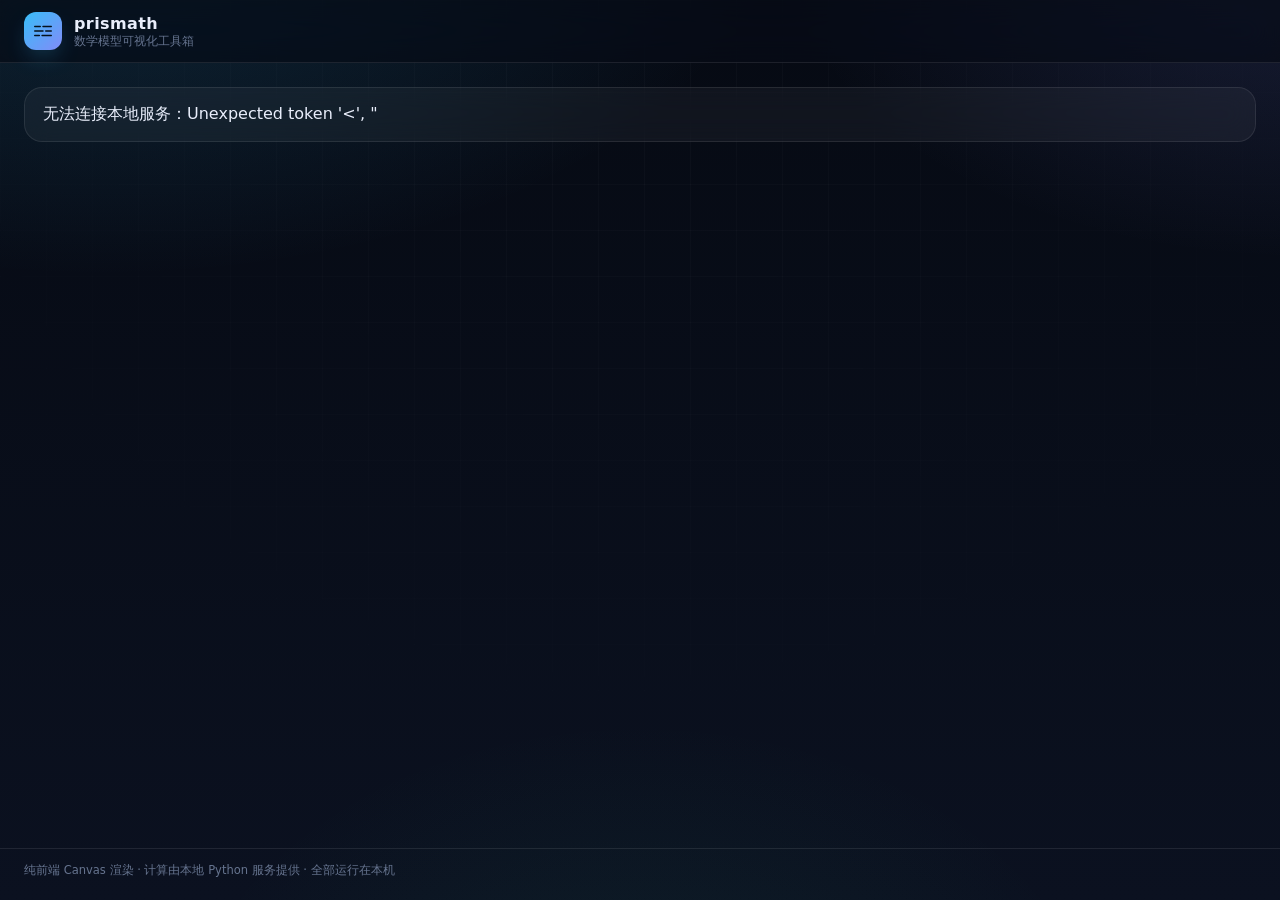
==== prismath/ui/web/static/index.html @ ccc82499 "Rename with prismath!!" ====
<!DOCTYPE html>
<html lang="zh-CN">
<head>
<meta charset="utf-8">
<meta name="viewport" content="width=device-width, initial-scale=1">
<title>prismath · 数学模型可视化</title>
<link rel="stylesheet" href="style.css">
<link rel="icon" href="data:image/svg+xml,<svg xmlns='http://www.w3.org/2000/svg' viewBox='0 0 32 32'><text y='26' font-size='26'>≋</text></svg>">
</head>
<body>
  <!-- 顶部栏：门户 / 模型页共用 -->
  <header class="topbar" id="topbar">
    <a class="brand" href="#/">
      <span class="brand-mark" aria-hidden="true">
        <svg viewBox="0 0 24 24" fill="none" stroke="currentColor" stroke-width="1.6" stroke-linecap="round">
          <path d="M3 7h6M3 12h9M3 17h5M12 7h9M15 12h6M11 17h10"/>
        </svg>
      </span>
      <span class="brand-text">
        <strong>prismath</strong>
        <em>数学模型可视化工具箱</em>
      </span>
    </a>
    <nav class="topbar-actions" id="topbarActions"></nav>
  </header>

  <!-- 主体：由 app.js 渲染门户页或模型页 -->
  <main id="view" class="view" aria-live="polite"></main>

  <footer class="footer">
    <span>纯前端 Canvas 渲染 · 计算由本地 Python 服务提供 · 全部运行在本机</span>
    <span id="footerMeta"></span>
  </footer>

  <!-- 提示消息容器 -->
  <div class="toasts" id="toasts" aria-live="assertive"></div>

  <script src="app.js"></script>
</body>
</html>
---- prismath/ui/web/static/style.css ----
/* ==========================================================================
   prismath · 视觉样式
   深色玻璃拟态 + 渐变强调色；无外部字体/框架依赖，完全离线可用。
   ========================================================================== */

:root {
  --bg: #060a13;
  --bg-2: #0b1120;
  --panel: rgba(255, 255, 255, 0.045);
  --panel-2: rgba(255, 255, 255, 0.075);
  --border: rgba(255, 255, 255, 0.09);
  --border-2: rgba(255, 255, 255, 0.18);
  --text: #e9eefb;
  --dim: #9aa8c6;
  --faint: #66748f;
  --accent: #38bdf8;
  --accent-2: #818cf8;
  --ok: #34d399;
  --warn: #fbbf24;
  --danger: #fb7185;
  --radius: 18px;
  --radius-sm: 12px;
  --shadow: 0 24px 60px -30px rgba(0, 0, 0, 0.95);
  --mono: ui-monospace, "JetBrains Mono", "Cascadia Mono", Consolas, "Courier New", monospace;
  --sans: "Microsoft YaHei UI", "PingFang SC", "Segoe UI", system-ui, -apple-system, sans-serif;
}

* { box-sizing: border-box; }

html, body { height: 100%; }

body {
  margin: 0;
  font-family: var(--sans);
  color: var(--text);
  background-color: var(--bg);
  background-image:
    radial-gradient(1100px 620px at 8% -12%, rgba(56, 189, 248, 0.18), transparent 62%),
    radial-gradient(900px 540px at 102% -6%, rgba(129, 140, 248, 0.16), transparent 58%),
    radial-gradient(800px 600px at 50% 120%, rgba(52, 211, 153, 0.08), transparent 60%),
    linear-gradient(180deg, var(--bg) 0%, var(--bg-2) 100%);
  background-attachment: fixed;
  display: flex;
  flex-direction: column;
  min-height: 100vh;
  -webkit-font-smoothing: antialiased;
}

body::before { /* 细腻的网格底纹 */
  content: "";
  position: fixed;
  inset: 0;
  pointer-events: none;
  background-image:
    linear-gradient(rgba(255, 255, 255, 0.028) 1px, transparent 1px),
    linear-gradient(90deg, rgba(255, 255, 255, 0.028) 1px, transparent 1px);
  background-size: 46px 46px;
  mask-image: radial-gradient(circle at 50% 0%, #000 0%, transparent 78%);
  z-index: 0;
}

::selection { background: rgba(56, 189, 248, 0.35); }

/* 滚动条 */
* { scrollbar-width: thin; scrollbar-color: rgba(255, 255, 255, 0.18) transparent; }
*::-webkit-scrollbar { width: 10px; height: 10px; }
*::-webkit-scrollbar-thumb {
  background: rgba(255, 255, 255, 0.14);
  border: 3px solid transparent;
  border-radius: 20px;
  background-clip: content-box;
}
*::-webkit-scrollbar-thumb:hover { background: rgba(255, 255, 255, 0.26); background-clip: content-box; }

/* ---------------------------------------------------------------- 顶部栏 */
.topbar {
  position: sticky;
  top: 0;
  z-index: 40;
  display: flex;
  align-items: center;
  justify-content: space-between;
  gap: 18px;
  padding: 12px 24px;
  background: rgba(8, 12, 22, 0.72);
  backdrop-filter: blur(16px) saturate(150%);
  border-bottom: 1px solid var(--border);
}

.brand { display: flex; align-items: center; gap: 12px; text-decoration: none; color: inherit; }
.brand-mark {
  display: grid;
  place-items: center;
  width: 38px; height: 38px;
  border-radius: 12px;
  color: #04121c;
  background: linear-gradient(135deg, var(--accent), var(--accent-2));
  box-shadow: 0 10px 26px -12px rgba(56, 189, 248, 0.9);
}
.brand-mark svg { width: 22px; height: 22px; }
.brand-text { display: flex; flex-direction: column; line-height: 1.25; }
.brand-text strong { font-size: 16px; letter-spacing: 0.4px; }
.brand-text em { font-style: normal; font-size: 11.5px; color: var(--faint); }

.topbar-actions { display: flex; align-items: center; gap: 10px; flex-wrap: wrap; }

.chip {
  display: inline-flex; align-items: center; gap: 7px;
  padding: 6px 12px;
  font-size: 12px;
  color: var(--dim);
  background: var(--panel);
  border: 1px solid var(--border);
  border-radius: 999px;
  white-space: nowrap;
}
.chip b { color: var(--text); font-weight: 600; }
.chip .dot { width: 7px; height: 7px; border-radius: 50%; background: var(--accent); box-shadow: 0 0 10px var(--accent); }

/* ---------------------------------------------------------------- 布局 */
.view { position: relative; z-index: 1; flex: 1; padding: 24px; max-width: 1720px; width: 100%; margin: 0 auto; }

.footer {
  position: relative; z-index: 1;
  display: flex; justify-content: space-between; gap: 12px;
  padding: 14px 24px 22px;
  font-size: 11.5px;
  color: var(--faint);
  border-top: 1px solid var(--border);
}

/* ---------------------------------------------------------------- 门户页 */
.hero { margin: 18px 0 30px; max-width: 900px; }
.hero h1 {
  margin: 0 0 14px;
  font-size: clamp(30px, 4.6vw, 52px);
  line-height: 1.08;
  letter-spacing: -0.5px;
  background: linear-gradient(96deg, #ffffff 12%, var(--accent) 52%, var(--accent-2) 88%);
  -webkit-background-clip: text;
  background-clip: text;
  color: transparent;
}
.hero p { margin: 0 0 18px; color: var(--dim); font-size: 15px; line-height: 1.85; }
.hero .hero-tags { display: flex; gap: 10px; flex-wrap: wrap; }

.section-title {
  display: flex; align-items: baseline; gap: 12px;
  margin: 34px 0 16px;
}
.section-title h2 { margin: 0; font-size: 17px; letter-spacing: 0.3px; }
.section-title span { font-size: 12px; color: var(--faint); }
.section-title::after { content: ""; flex: 1; height: 1px; background: linear-gradient(90deg, var(--border), transparent); }

.cards { display: grid; grid-template-columns: repeat(auto-fill, minmax(340px, 1fr)); gap: 18px; }

.model-card {
  position: relative;
  display: flex; flex-direction: column; gap: 14px;
  padding: 22px;
  background: var(--panel);
  border: 1px solid var(--border);
  border-radius: var(--radius);
  box-shadow: var(--shadow);
  backdrop-filter: blur(14px);
  text-decoration: none;
  color: inherit;
  overflow: hidden;
  transition: transform 0.28s cubic-bezier(.2,.8,.2,1), border-color 0.28s, background 0.28s;
  animation: rise 0.5s cubic-bezier(.2,.8,.2,1) both;
}
.model-card::after {
  content: "";
  position: absolute; inset: -1px;
  border-radius: inherit;
  padding: 1px;
  background: linear-gradient(140deg, var(--card-accent, var(--accent)), transparent 46%);
  -webkit-mask: linear-gradient(#000 0 0) content-box, linear-gradient(#000 0 0);
  -webkit-mask-composite: xor;
  mask-composite: exclude;
  opacity: 0;
  transition: opacity 0.28s;
  pointer-events: none;
}
.model-card:hover { transform: translateY(-4px); background: var(--panel-2); border-color: transparent; }
.model-card:hover::after { opacity: 1; }

.model-card-head { display: flex; align-items: center; gap: 14px; }
.model-icon {
  display: grid; place-items: center;
  width: 44px; height: 44px; flex: none;
  font-size: 20px;
  border-radius: 13px;
  background: color-mix(in srgb, var(--card-accent, var(--accent)) 16%, transparent);
  border: 1px solid color-mix(in srgb, var(--card-accent, var(--accent)) 34%, transparent);
  color: var(--card-accent, var(--accent));
}
.model-card h3 { margin: 0; font-size: 17px; }
.model-card .topic { font-size: 11.5px; color: var(--faint); }
.model-card p { margin: 0; font-size: 13px; line-height: 1.75; color: var(--dim); }
.highlights { display: flex; flex-wrap: wrap; gap: 8px; margin: 0; padding: 0; list-style: none; }
.highlights li {
  font-size: 11px; color: var(--dim);
  padding: 4px 10px;
  border-radius: 999px;
  background: rgba(255, 255, 255, 0.05);
  border: 1px solid var(--border);
}
.model-card .enter { display: flex; align-items: center; gap: 6px; margin-top: auto; font-size: 12.5px; color: var(--card-accent, var(--accent)); }

/* ---------------------------------------------------------------- 卡片通用 */
.card {
  background: var(--panel);
  border: 1px solid var(--border);
  border-radius: var(--radius);
  box-shadow: var(--shadow);
  backdrop-filter: blur(14px);
  overflow: hidden;
}
.card > header {
  display: flex; align-items: center; justify-content: space-between; gap: 10px;
  padding: 14px 18px;
  border-bottom: 1px solid var(--border);
}
.card > header h3 { margin: 0; font-size: 13.5px; letter-spacing: 0.3px; }
.card > header .sub { font-size: 11px; color: var(--faint); }
.card .body { padding: 16px 18px; }

/* ---------------------------------------------------------------- 工作区 */
.model-head { display: flex; align-items: flex-start; gap: 18px; flex-wrap: wrap; margin-bottom: 20px; }
.model-head .icon {
  display: grid; place-items: center;
  width: 54px; height: 54px; flex: none; font-size: 24px;
  border-radius: 16px;
  background: color-mix(in srgb, var(--model-accent, var(--accent)) 18%, transparent);
  border: 1px solid color-mix(in srgb, var(--model-accent, var(--accent)) 40%, transparent);
  color: var(--model-accent, var(--accent));
}
.model-head h1 { margin: 0 0 6px; font-size: 25px; letter-spacing: -0.2px; }
.model-head .meta { display: flex; gap: 8px; flex-wrap: wrap; margin-bottom: 8px; }
.model-head .desc { max-width: 900px; font-size: 12.8px; line-height: 1.85; color: var(--dim); white-space: pre-line; }

.workspace {
  display: grid;
  grid-template-columns: 306px minmax(0, 1fr) 356px;
  gap: 16px;
  align-items: start;
}
@media (max-width: 1500px) { .workspace { grid-template-columns: 290px minmax(0, 1fr); } .col-right { grid-column: 1 / -1; } }
@media (max-width: 1020px) { .workspace { grid-template-columns: 1fr; } }
.col { display: flex; flex-direction: column; gap: 16px; min-width: 0; }

/* ---------------------------------------------------------------- 参数控件 */
.param-group + .param-group { margin-top: 18px; padding-top: 16px; border-top: 1px dashed var(--border); }
.param-group > h4 {
  margin: 0 0 12px; font-size: 11px; font-weight: 600;
  letter-spacing: 1.4px; text-transform: uppercase; color: var(--faint);
}
.field { margin-bottom: 16px; }
.field:last-child { margin-bottom: 0; }
.field-label { display: flex; align-items: center; justify-content: space-between; gap: 8px; margin-bottom: 8px; }
.field-label span { font-size: 12.5px; color: var(--text); }
.field-label .val {
  font-family: var(--mono); font-size: 12px; color: var(--accent);
  background: rgba(56, 189, 248, 0.12);
  border: 1px solid rgba(56, 189, 248, 0.28);
  padding: 1px 8px; border-radius: 8px;
}
.field .hint { margin-top: 7px; font-size: 11px; line-height: 1.6; color: var(--faint); }

input[type="range"] {
  -webkit-appearance: none; appearance: none;
  width: 100%; height: 22px; background: transparent; cursor: pointer; margin: 0;
}
input[type="range"]::-webkit-slider-runnable-track {
  height: 6px; border-radius: 999px;
  background: linear-gradient(90deg, var(--accent), var(--accent-2)) 0 / var(--fill, 0%) 100% no-repeat,
              rgba(255, 255, 255, 0.10);
}
input[type="range"]::-webkit-slider-thumb {
  -webkit-appearance: none; appearance: none;
  width: 16px; height: 16px; margin-top: -5px;
  border-radius: 50%; background: #fff;
  border: 3px solid var(--accent);
  box-shadow: 0 0 0 4px rgba(56, 189, 248, 0.16);
  transition: transform 0.15s;
}
input[type="range"]:hover::-webkit-slider-thumb { transform: scale(1.12); }
input[type="range"]::-moz-range-track { height: 6px; border-radius: 999px; background: rgba(255,255,255,.1); }
input[type="range"]::-moz-range-progress { height: 6px; border-radius: 999px; background: linear-gradient(90deg, var(--accent), var(--accent-2)); }
input[type="range"]::-moz-range-thumb {
  width: 14px; height: 14px; border-radius: 50%; background: #fff; border: 3px solid var(--accent);
}

input[type="number"] {
  width: 100%;
  padding: 7px 10px;
  font-family: var(--mono); font-size: 12.5px;
  color: var(--text);
  background: rgba(0, 0, 0, 0.28);
  border: 1px solid var(--border);
  border-radius: var(--radius-sm);
  outline: none;
}
input[type="number"]:focus { border-color: var(--accent); box-shadow: 0 0 0 3px rgba(56, 189, 248, 0.16); }

/* 开关 */
.switch { display: flex; align-items: center; gap: 10px; cursor: pointer; user-select: none; }
.switch input { display: none; }
.switch .track {
  position: relative; width: 40px; height: 22px; flex: none;
  background: rgba(255, 255, 255, 0.12);
  border-radius: 999px; transition: background 0.24s;
}
.switch .track::after {
  content: ""; position: absolute; top: 3px; left: 3px;
  width: 16px; height: 16px; border-radius: 50%; background: #fff;
  transition: transform 0.24s cubic-bezier(.2,.9,.2,1);
}
.switch input:checked + .track { background: linear-gradient(135deg, var(--accent), var(--accent-2)); }
.switch input:checked + .track::after { transform: translateX(18px); }
.switch .txt { font-size: 12.5px; }

/* 分段选择器 */
.seg { display: flex; flex-wrap: wrap; gap: 6px; }
.seg button {
  flex: 1 1 auto; min-width: 54px;
  padding: 7px 10px;
  font-family: var(--mono); font-size: 11.5px;
  color: var(--dim);
  background: rgba(255, 255, 255, 0.045);
  border: 1px solid var(--border);
  border-radius: 10px;
  cursor: pointer;
  transition: all 0.18s;
}
.seg button:hover { color: var(--text); border-color: var(--border-2); }
.seg button.on {
  color: #04121c;
  background: linear-gradient(135deg, var(--accent), var(--accent-2));
  border-color: transparent;
  font-weight: 600;
  box-shadow: 0 8px 22px -12px rgba(56, 189, 248, 0.9);
}

/* 按钮 */
.btn {
  display: inline-flex; align-items: center; justify-content: center; gap: 8px;
  padding: 10px 14px;
  font-size: 12.5px; font-family: var(--sans); font-weight: 500;
  color: var(--text);
  background: var(--panel-2);
  border: 1px solid var(--border);
  border-radius: var(--radius-sm);
  cursor: pointer;
  transition: transform 0.15s, background 0.2s, border-color 0.2s, box-shadow 0.2s;
  white-space: nowrap;
}
.btn:hover:not(:disabled) { background: rgba(255, 255, 255, 0.13); border-color: var(--border-2); }
.btn:active:not(:disabled) { transform: translateY(1px) scale(0.99); }
.btn:disabled { opacity: 0.42; cursor: not-allowed; }
.btn.primary {
  color: #04121c; font-weight: 600; border-color: transparent;
  background: linear-gradient(135deg, var(--accent), var(--accent-2));
  box-shadow: 0 14px 30px -16px rgba(56, 189, 248, 1);
}
.btn.primary:hover:not(:disabled) { filter: brightness(1.07); }
.btn.ghost { background: transparent; }
.btn.danger { color: #ffdce2; border-color: rgba(251, 113, 133, 0.4); background: rgba(251, 113, 133, 0.12); }
.btn.block { width: 100%; }
.btn-row { display: flex; gap: 8px; flex-wrap: wrap; }
.btn-row .btn { flex: 1 1 auto; }

/* ---------------------------------------------------------------- 画布区 */
.canvas-card .body { padding: 0; }
.canvas-toolbar {
  display: flex; align-items: center; gap: 10px; flex-wrap: wrap;
  padding: 12px 16px;
  border-bottom: 1px solid var(--border);
  background: rgba(0, 0, 0, 0.16);
}
.canvas-toolbar .spacer { flex: 1; }
.canvas-toolbar label { display: flex; align-items: center; gap: 7px; font-size: 11.5px; color: var(--dim); }
.canvas-toolbar input[type="range"] { width: 96px; }

.grid-wrap {
  position: relative;
  width: 100%;
  aspect-ratio: 16 / 11;
  min-height: 380px;
  background:
    radial-gradient(760px 460px at 50% 42%, rgba(56, 189, 248, 0.09), transparent 70%),
    linear-gradient(180deg, rgba(3, 7, 15, 0.92), rgba(6, 12, 24, 0.96));
}
.grid-wrap canvas { position: absolute; inset: 0; display: block; }
.grid-wrap canvas#displayCanvas { position: absolute; }
.overlay-legend {
  position: absolute; left: 14px; top: 12px;
  display: flex; flex-direction: column; gap: 6px;
  font-size: 11px; color: var(--dim);
  pointer-events: none;
}
.overlay-legend i { display: inline-block; width: 18px; height: 3px; border-radius: 2px; margin-right: 7px; vertical-align: middle; }
.overlay-legend .dot { width: 9px; height: 9px; border-radius: 50%; }
.verdict {
  position: absolute; left: 50%; bottom: 14px; transform: translateX(-50%);
  display: none; align-items: center; gap: 9px;
  padding: 8px 18px;
  font-size: 12.5px; font-weight: 600;
  border-radius: 999px;
  backdrop-filter: blur(8px);
  animation: pop 0.35s cubic-bezier(.2,.9,.2,1);
}
.verdict.show { display: flex; }
.verdict.ok { color: #ccfbf1; background: rgba(52, 211, 153, 0.16); border: 1px solid rgba(52, 211, 153, 0.5); }
.verdict.bad { color: #ffe4e6; background: rgba(251, 113, 133, 0.16); border: 1px solid rgba(251, 113, 133, 0.5); }
.tooltip {
  position: absolute; z-index: 5;
  padding: 6px 10px; font-family: var(--mono); font-size: 11px;
  color: var(--text);
  background: rgba(10, 16, 30, 0.94);
  border: 1px solid var(--border-2);
  border-radius: 9px;
  pointer-events: none; opacity: 0; transform: translate(-50%, -130%);
  transition: opacity 0.12s;
  white-space: nowrap;
}
.tooltip.show { opacity: 1; }

/* ---------------------------------------------------------------- 指标 */
.verdict-badge {
  display: flex; align-items: center; justify-content: space-between; gap: 10px;
  padding: 14px 16px;
  border-radius: var(--radius-sm);
  background: rgba(255, 255, 255, 0.045);
  border: 1px solid var(--border);
}
.verdict-badge .big { font-size: 22px; font-weight: 700; letter-spacing: 0.4px; }
.verdict-badge.ok .big { color: var(--ok); }
.verdict-badge.bad .big { color: var(--danger); }
.verdict-badge.ok { border-color: rgba(52, 211, 153, 0.34); background: rgba(52, 211, 153, 0.09); }
.verdict-badge.bad { border-color: rgba(251, 113, 133, 0.32); background: rgba(251, 113, 133, 0.08); }
.verdict-badge .note { font-size: 11px; color: var(--faint); text-align: right; }

.stats { display: grid; grid-template-columns: 1fr 1fr; gap: 10px; }
.stat {
  padding: 11px 13px;
  background: rgba(255, 255, 255, 0.035);
  border: 1px solid var(--border);
  border-radius: var(--radius-sm);
}
.stat .k { font-size: 11px; color: var(--faint); margin-bottom: 5px; }
.stat .v { font-family: var(--mono); font-size: 15px; letter-spacing: -0.3px; }
.stat .v small { font-size: 10.5px; color: var(--faint); margin-left: 3px; }
.stat.wide { grid-column: 1 / -1; }
.stat.hero .v { font-size: 24px; color: var(--accent); }

.progress {
  height: 5px; margin-top: 12px;
  background: rgba(255, 255, 255, 0.09);
  border-radius: 999px; overflow: hidden;
}
.progress > i {
  display: block; height: 100%; width: 0;
  border-radius: 999px;
  background: linear-gradient(90deg, var(--accent), var(--accent-2));
  transition: width 0.2s ease-out;
}
.muted { font-size: 11.5px; color: var(--faint); line-height: 1.7; }

.chart-wrap { position: relative; width: 100%; height: 268px; }
.chart-wrap canvas { width: 100%; height: 100%; display: block; }

.kv-list { display: flex; flex-direction: column; gap: 9px; font-size: 12px; }
.kv-list .row { display: flex; justify-content: space-between; gap: 12px; }
.kv-list .row span:first-child { color: var(--faint); }
.kv-list .row span:last-child { font-family: var(--mono); }

.code {
  font-family: var(--mono); font-size: 11.5px; line-height: 1.75;
  color: #b8c7e6;
  background: rgba(0, 0, 0, 0.34);
  border: 1px solid var(--border);
  border-radius: var(--radius-sm);
  padding: 11px 13px;
  overflow-x: auto;
  white-space: pre;
}
.code b { color: var(--accent); font-weight: 500; }
details.raw { margin-top: 12px; }
details.raw summary { cursor: pointer; font-size: 11.5px; color: var(--dim); }
details.raw pre {
  max-height: 300px; overflow: auto; margin: 10px 0 0;
  font-family: var(--mono); font-size: 11px;
  background: rgba(0, 0, 0, 0.34); border: 1px solid var(--border);
  border-radius: var(--radius-sm); padding: 10px;
}

/* ---------------------------------------------------------------- 提示 */
.toasts { position: fixed; right: 22px; bottom: 22px; z-index: 60; display: flex; flex-direction: column; gap: 10px; }
.toast {
  min-width: 220px; max-width: 360px;
  padding: 12px 16px;
  font-size: 12.5px; line-height: 1.6;
  background: rgba(12, 18, 32, 0.95);
  border: 1px solid var(--border-2);
  border-left: 3px solid var(--accent);
  border-radius: var(--radius-sm);
  box-shadow: var(--shadow);
  animation: slide 0.3s cubic-bezier(.2,.9,.2,1);
}
.toast.error { border-left-color: var(--danger); }
.toast.ok { border-left-color: var(--ok); }
.toast.hide { animation: fade 0.3s forwards; }

.loading { display: grid; place-items: center; min-height: 55vh; gap: 16px; color: var(--dim); font-size: 13px; }
.spinner {
  width: 34px; height: 34px; border-radius: 50%;
  border: 2px solid rgba(255, 255, 255, 0.14);
  border-top-color: var(--accent);
  animation: spin 0.8s linear infinite;
}

@keyframes spin { to { transform: rotate(360deg); } }
@keyframes rise { from { opacity: 0; transform: translateY(14px); } to { opacity: 1; transform: none; } }
@keyframes slide { from { opacity: 0; transform: translateX(22px); } to { opacity: 1; transform: none; } }
@keyframes fade { to { opacity: 0; transform: translateX(22px); } }
@keyframes pop { from { opacity: 0; transform: translate(-50%, 10px); } to { opacity: 1; transform: translate(-50%, 0); } }
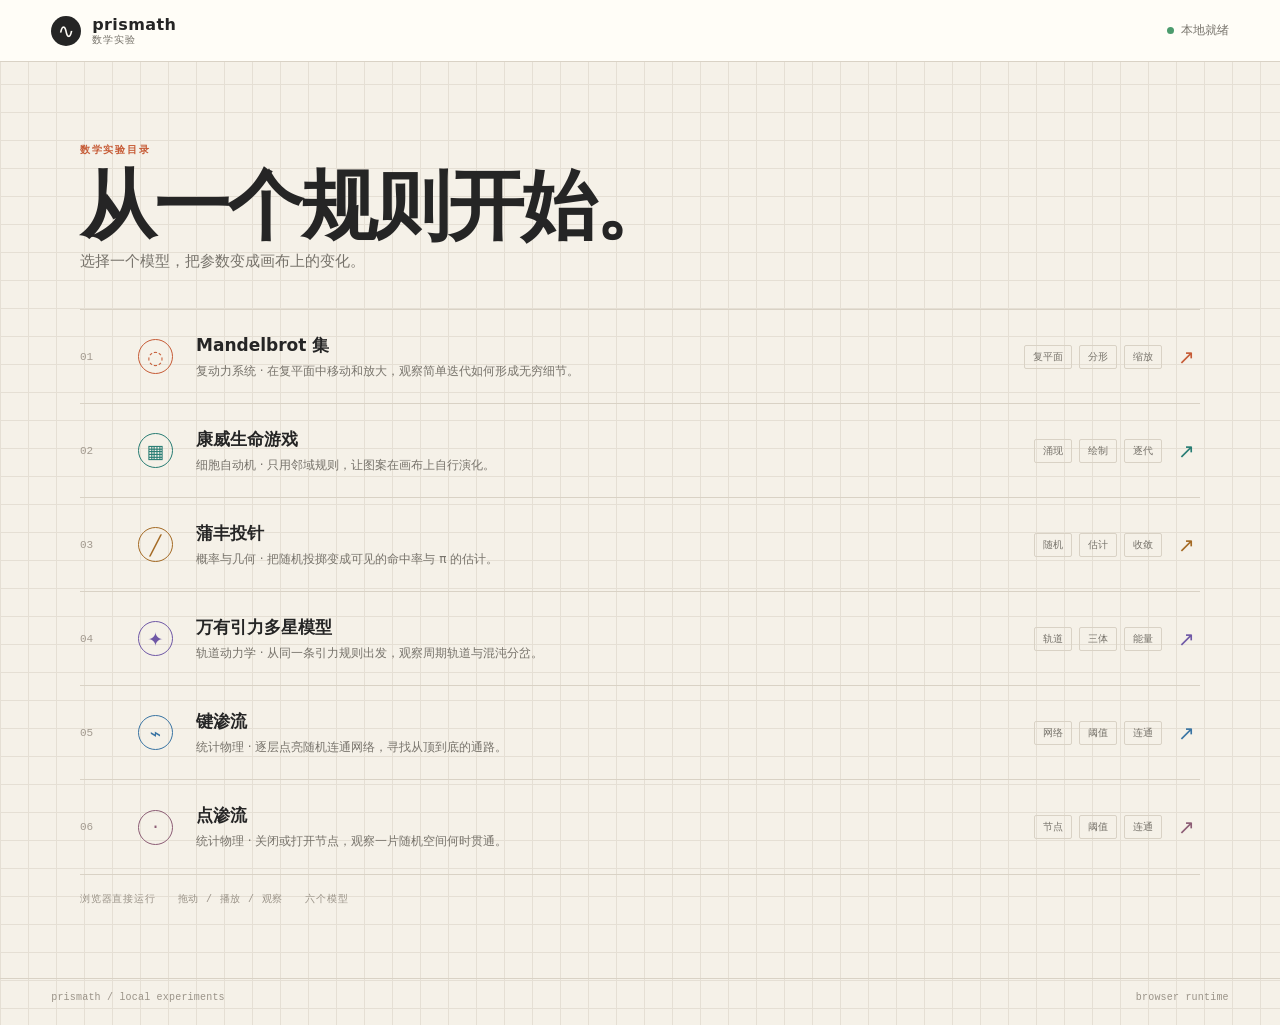
==== commit 3a6c5530: "add web demo branch" ====
--- a/prismath/ui/web/static/index.html
+++ b/prismath/ui/web/static/index.html
@@ -4,37 +4,35 @@
 <meta charset="utf-8">
 <meta name="viewport" content="width=device-width, initial-scale=1">
 <title>prismath · 数学模型可视化</title>
-<link rel="stylesheet" href="style.css">
+<link rel="stylesheet" href="studio.css">
 <link rel="icon" href="data:image/svg+xml,<svg xmlns='http://www.w3.org/2000/svg' viewBox='0 0 32 32'><text y='26' font-size='26'>≋</text></svg>">
 </head>
 <body>
-  <!-- 顶部栏：门户 / 模型页共用 -->
   <header class="topbar" id="topbar">
     <a class="brand" href="#/">
-      <span class="brand-mark" aria-hidden="true">
-        <svg viewBox="0 0 24 24" fill="none" stroke="currentColor" stroke-width="1.6" stroke-linecap="round">
-          <path d="M3 7h6M3 12h9M3 17h5M12 7h9M15 12h6M11 17h10"/>
-        </svg>
-      </span>
-      <span class="brand-text">
-        <strong>prismath</strong>
-        <em>数学模型可视化工具箱</em>
-      </span>
+      <span class="brand-mark" aria-hidden="true">∿</span>
+      <span class="brand-text"><strong>prismath</strong><em>数学实验</em></span>
     </a>
     <nav class="topbar-actions" id="topbarActions"></nav>
   </header>
 
-  <!-- 主体：由 app.js 渲染门户页或模型页 -->
   <main id="view" class="view" aria-live="polite"></main>
 
   <footer class="footer">
-    <span>纯前端 Canvas 渲染 · 计算由本地 Python 服务提供 · 全部运行在本机</span>
-    <span id="footerMeta"></span>
+    <span>prismath / local experiments</span>
+    <span id="footerMeta">browser runtime</span>
   </footer>
 
-  <!-- 提示消息容器 -->
   <div class="toasts" id="toasts" aria-live="assertive"></div>
 
-  <script src="app.js"></script>
+  <script src="frontend/catalog.js?v=20260926b"></script>
+  <script src="frontend/common.js?v=20260926b"></script>
+  <script src="frontend/engine-fractal.js?v=20260926b"></script>
+  <script src="frontend/engine-life.js?v=20260926b"></script>
+  <script src="frontend/engine-probability.js?v=20260926b"></script>
+  <script src="frontend/engine-percolation.js?v=20260926b"></script>
+  <script src="frontend/engine-nbody.js?v=20260926b"></script>
+  <script src="frontend/studio-view.js?v=20260926c"></script>
+  <script src="frontend/app.js?v=20260926c"></script>
 </body>
 </html>
--- a/prismath/ui/web/static/studio.css
+++ b/prismath/ui/web/static/studio.css
@@ -0,0 +1,151 @@
+:root {
+  --paper: #f5f1e8;
+  --paper-light: #fffdf7;
+  --ink: #252525;
+  --muted: #77736b;
+  --line: #d9d2c5;
+  --line-dark: #bdb3a4;
+  --accent: #c65b36;
+  --sans: "Microsoft YaHei UI", "PingFang SC", "Segoe UI", system-ui, sans-serif;
+  --mono: ui-monospace, "Cascadia Mono", Consolas, monospace;
+}
+
+* { box-sizing: border-box; }
+html, body { min-height: 100%; }
+body {
+  margin: 0; color: var(--ink); font-family: var(--sans); background-color: var(--paper);
+  background-image: linear-gradient(#e5dfd4 1px, transparent 1px), linear-gradient(90deg, #e5dfd4 1px, transparent 1px);
+  background-size: 28px 28px; -webkit-font-smoothing: antialiased;
+}
+a { color: inherit; }
+button, input, select { font: inherit; }
+button, a { -webkit-tap-highlight-color: transparent; }
+.topbar { position: sticky; top: 0; z-index: 10; display: flex; align-items: center; justify-content: space-between; min-height: 62px; padding: 0 clamp(18px, 4vw, 58px); background: var(--paper-light); border-bottom: 1px solid var(--line); }
+.brand { display: inline-flex; align-items: center; gap: 11px; color: var(--ink); text-decoration: none; }
+.brand-mark { display: grid; place-items: center; width: 30px; height: 30px; color: #fffdf7; background: var(--ink); border-radius: 50%; font-size: 20px; line-height: 1; }
+.brand-text { display: flex; flex-direction: column; gap: 1px; line-height: 1.1; }
+.brand-text strong { font-size: 16px; letter-spacing: .4px; }
+.brand-text em { color: var(--muted); font-size: 10px; font-style: normal; letter-spacing: 1px; }
+.topbar-actions { display: flex; align-items: center; gap: 13px; font-size: 12px; }
+.status-pill { display: inline-flex; align-items: center; gap: 7px; color: var(--muted); }
+.status-pill i { width: 7px; height: 7px; display: inline-block; background: #4b9b6d; border-radius: 50%; }
+.top-link, .back-link { color: var(--muted); text-decoration: none; }
+.top-link:hover, .back-link:hover { color: var(--accent); }
+.view { width: min(1400px, 100%); min-height: calc(100vh - 115px); margin: 0 auto; padding: 42px clamp(18px, 4vw, 58px) 72px; }
+.footer { display: flex; justify-content: space-between; padding: 13px clamp(18px, 4vw, 58px) 22px; color: #9a9388; border-top: 1px solid var(--line); font: 10px var(--mono); letter-spacing: .2px; }
+.eyebrow { color: var(--accent); font-size: 10px; font-weight: 700; letter-spacing: 1.7px; text-transform: uppercase; }
+
+.home { max-width: 1120px; margin: 0 auto; }
+.home-heading { padding: 34px 0 38px; border-bottom: 1px solid var(--line); }
+.home-heading h1 { margin: 12px 0 9px; font-size: clamp(36px, 7vw, 76px); font-weight: 650; letter-spacing: -2.5px; line-height: .98; }
+.home-heading p { margin: 0; color: var(--muted); font-size: 15px; }
+.model-index { border-bottom: 1px solid var(--line); }
+.index-row { position: relative; display: grid; grid-template-columns: 42px 42px minmax(220px, 1fr) auto 22px; align-items: center; gap: 16px; min-height: 94px; padding: 14px 0; text-decoration: none; border-bottom: 1px solid var(--line); transition: padding .2s ease, background .2s ease; }
+.index-row:last-child { border-bottom: 0; }
+.index-row::before { content: ""; position: absolute; left: -18px; top: 12px; bottom: 12px; width: 3px; background: var(--row-accent); transform: scaleY(0); transform-origin: center; transition: transform .2s ease; }
+.index-row:hover { padding-left: 13px; background: #fffdf733; }
+.index-row:hover::before { transform: scaleY(1); }
+.index-number { color: #a39b90; font: 11px var(--mono); }
+.index-symbol { display: grid; place-items: center; width: 35px; height: 35px; color: var(--row-accent); border: 1px solid var(--row-accent); border-radius: 50%; font-size: 19px; }
+.index-copy { display: flex; flex-direction: column; gap: 5px; }
+.index-copy strong { font-size: 17px; font-weight: 600; }
+.index-copy small { color: var(--muted); font-size: 12px; line-height: 1.5; }
+.index-tags { display: flex; gap: 7px; flex-wrap: wrap; justify-content: end; }
+.index-tags i { padding: 4px 8px; color: var(--muted); border: 1px solid var(--line); border-radius: 2px; font-size: 10px; font-style: normal; }
+.index-arrow { color: var(--row-accent); font-size: 20px; }
+.home-note { display: flex; gap: 22px; padding-top: 17px; color: #9a9388; font: 10px var(--mono); text-transform: uppercase; letter-spacing: .8px; }
+
+.studio { --model-accent: var(--accent); }
+.studio-heading { display: flex; align-items: end; justify-content: space-between; gap: 30px; padding-bottom: 25px; }
+.heading-copy { max-width: 790px; }
+.back-link { display: inline-block; margin-bottom: 23px; font-size: 12px; }
+.model-kicker { display: flex; align-items: center; gap: 8px; color: var(--model-accent); font-size: 11px; font-weight: 600; }
+.model-symbol { display: grid; place-items: center; width: 23px; height: 23px; border: 1px solid var(--model-accent); border-radius: 50%; }
+.studio-heading h1 { margin: 10px 0 8px; font-size: clamp(29px, 5vw, 54px); font-weight: 650; letter-spacing: -1.7px; line-height: 1; }
+.studio-heading p { max-width: 600px; margin: 0; color: var(--muted); font-size: 14px; line-height: 1.7; }
+.heading-actions { display: flex; gap: 8px; flex-wrap: wrap; justify-content: end; }
+.outline-button, .solid-button, .tool-button, .text-button { cursor: pointer; border: 1px solid var(--line-dark); border-radius: 2px; }
+.outline-button, .solid-button { padding: 10px 15px; font-size: 12px; }
+.outline-button { color: var(--ink); background: var(--paper-light); }
+.solid-button { color: #fffdf7; background: var(--model-accent); border-color: var(--model-accent); }
+.outline-button:hover, .tool-button:hover { border-color: var(--model-accent); color: var(--model-accent); }
+.stage-frame { overflow: hidden; background: var(--paper-light); border: 1px solid var(--line-dark); }
+.stage-header, .stage-footer { display: flex; align-items: center; justify-content: space-between; gap: 16px; min-height: 44px; padding: 0 15px; color: var(--muted); border-bottom: 1px solid var(--line); font-size: 11px; }
+.stage-label { color: var(--ink); font-weight: 600; letter-spacing: .5px; }
+.stage-coordinate, .stage-hint { font-family: var(--mono); font-size: 10px; }
+.stage { position: relative; height: min(66vh, 680px); min-height: 390px; overflow: hidden; background: #fbf8ef; touch-action: none; }
+.stage canvas { display: block; width: 100%; height: 100%; }
+.stage-empty { position: absolute; inset: 0; display: grid; place-content: center; gap: 9px; justify-items: center; color: var(--muted); background: var(--paper-light); }
+.stage-empty[hidden] { display: none; }
+.stage-empty span { color: var(--model-accent); font-size: 38px; }
+.stage-empty b { font-size: 13px; font-weight: 500; }
+.stage-empty small { color: #aaa296; font-size: 11px; }
+.stage-footer { border-top: 1px solid var(--line); border-bottom: 0; }
+.stage-tools { display: flex; align-items: center; gap: 8px; min-height: 44px; }
+.tool-button { padding: 7px 11px; color: var(--ink); background: var(--paper-light); font-size: 11px; }
+.tool-button.solid { color: #fffdf7; background: var(--model-accent); border-color: var(--model-accent); }
+.tool-label { color: var(--muted); font-size: 11px; }
+.legend-hit, .legend-miss, .legend-star { display: inline-block; width: 7px; height: 7px; margin: 0 4px 0 8px; background: #bd563a; border-radius: 50%; }
+.legend-miss { background: #277c73; }
+.legend-star { background: #e1c45b; }
+.legend-open, .legend-blocked, .legend-wet { display: inline-block; width: 22px; height: 3px; margin: 0 5px 2px 10px; background: #6f9694; vertical-align: middle; }
+.legend-blocked { background: repeating-linear-gradient(90deg, #d2c8ba 0 5px, transparent 5px 9px); }
+.legend-wet { background: #d08b3f; height: 5px; }
+.studio-metrics { display: grid; grid-template-columns: repeat(4, 1fr); margin-top: 17px; border-top: 1px solid var(--line); border-bottom: 1px solid var(--line); }
+.metric { min-height: 74px; padding: 13px 16px; border-right: 1px solid var(--line); }
+.metric:last-child { border-right: 0; }
+.metric span { display: block; color: var(--muted); font-size: 10px; }
+.metric strong { display: block; margin-top: 8px; color: var(--model-accent); font: 15px var(--mono); }
+.studio-guide { margin-top: 15px; padding: 21px 23px; background: var(--paper-light); border: 1px solid var(--line); }
+.studio-guide { display: flex; justify-content: space-between; gap: 20px; }
+.studio-guide h2, .deck-heading h2 { margin: 7px 0 5px; font-size: 18px; font-weight: 600; }
+.studio-guide p { max-width: 680px; margin: 0; color: var(--muted); font-size: 12px; line-height: 1.7; }
+.text-button { padding: 0; color: var(--muted); background: none; border: 0; font-size: 11px; white-space: nowrap; }
+.text-button:hover { color: var(--model-accent); }
+.control-deck { position: fixed; z-index: 30; top: 78px; right: clamp(18px, 4vw, 58px); width: min(570px, calc(100vw - 36px)); max-height: calc(100vh - 106px); overflow: auto; padding: 21px 23px; background: var(--paper-light); border: 1px solid var(--line-dark); box-shadow: 8px 8px 0 #c9c0b433; }
+.deck-heading { position: sticky; top: -21px; z-index: 1; display: flex; justify-content: space-between; align-items: start; padding: 21px 0 16px; background: var(--paper-light); border-bottom: 1px solid var(--line); }
+.deck-controls { display: flex; align-items: end; gap: 20px; padding-top: 18px; flex-wrap: wrap; }
+.control-field, .toggle-field { display: flex; flex-direction: column; gap: 8px; min-width: 145px; color: var(--muted); font-size: 11px; }
+.control-field > span { display: flex; justify-content: space-between; gap: 12px; }
+.control-field output { color: var(--ink); font: 11px var(--mono); }
+.control-field input[type="range"] { width: 170px; accent-color: var(--model-accent); }
+.control-field input[type="number"], .control-field select { min-height: 31px; padding: 5px 8px; color: var(--ink); background: #fffdf7; border: 1px solid var(--line-dark); border-radius: 2px; }
+.toggle-field { flex-direction: row; align-items: center; min-height: 31px; }
+.toggle-field input { accent-color: var(--model-accent); }
+.control-actions { display: flex; align-items: center; gap: 7px; flex-wrap: wrap; }
+.control-note { flex: 1 1 260px; max-width: 500px; margin: 0; color: var(--muted); font-size: 11px; line-height: 1.6; }
+.toasts { position: fixed; right: 20px; bottom: 20px; z-index: 20; display: grid; gap: 8px; }
+.toast { max-width: 330px; padding: 11px 14px; color: var(--ink); background: var(--paper-light); border: 1px solid var(--line-dark); border-left: 3px solid var(--model-accent); font-size: 12px; box-shadow: 4px 4px 0 #d8d0c333; }
+
+@media (max-width: 760px) {
+  .topbar { min-height: 56px; }
+  .top-link { display: none; }
+  .view { padding-top: 25px; }
+  .index-row { grid-template-columns: 30px 35px minmax(0, 1fr) 20px; gap: 10px; min-height: 83px; }
+  .index-tags { display: none; }
+  .index-copy small { display: -webkit-box; overflow: hidden; -webkit-line-clamp: 2; -webkit-box-orient: vertical; }
+  .home-note { flex-wrap: wrap; gap: 8px 18px; }
+  .studio-heading { display: block; }
+  .heading-actions { justify-content: start; margin-top: 18px; }
+  .stage { min-height: 360px; height: 58vh; }
+  .stage-coordinate { overflow: hidden; max-width: 48%; text-overflow: ellipsis; white-space: nowrap; }
+  .studio-metrics { grid-template-columns: repeat(2, 1fr); }
+  .metric:nth-child(2) { border-right: 0; }
+  .metric:nth-child(-n + 2) { border-bottom: 1px solid var(--line); }
+  .deck-controls { align-items: stretch; display: grid; grid-template-columns: repeat(2, minmax(0, 1fr)); }
+  .control-field input[type="range"] { width: 100%; }
+  .control-actions, .control-note { grid-column: 1 / -1; }
+}
+@media (max-width: 450px) {
+  .brand-text em { display: none; }
+  .studio-heading h1 { font-size: 35px; }
+  .stage { min-height: 300px; height: 55vh; }
+  .stage-footer { padding: 0 9px; }
+  .stage-hint { display: none; }
+  .studio-guide { display: block; }
+  .studio-guide .text-button { margin-top: 12px; }
+  .control-deck { top: 68px; right: 12px; width: calc(100vw - 24px); max-height: calc(100vh - 82px); padding: 16px; }
+  .deck-heading { top: -16px; padding-top: 16px; }
+  .deck-controls { grid-template-columns: 1fr; }
+  .control-actions, .control-note { grid-column: auto; }
+}
